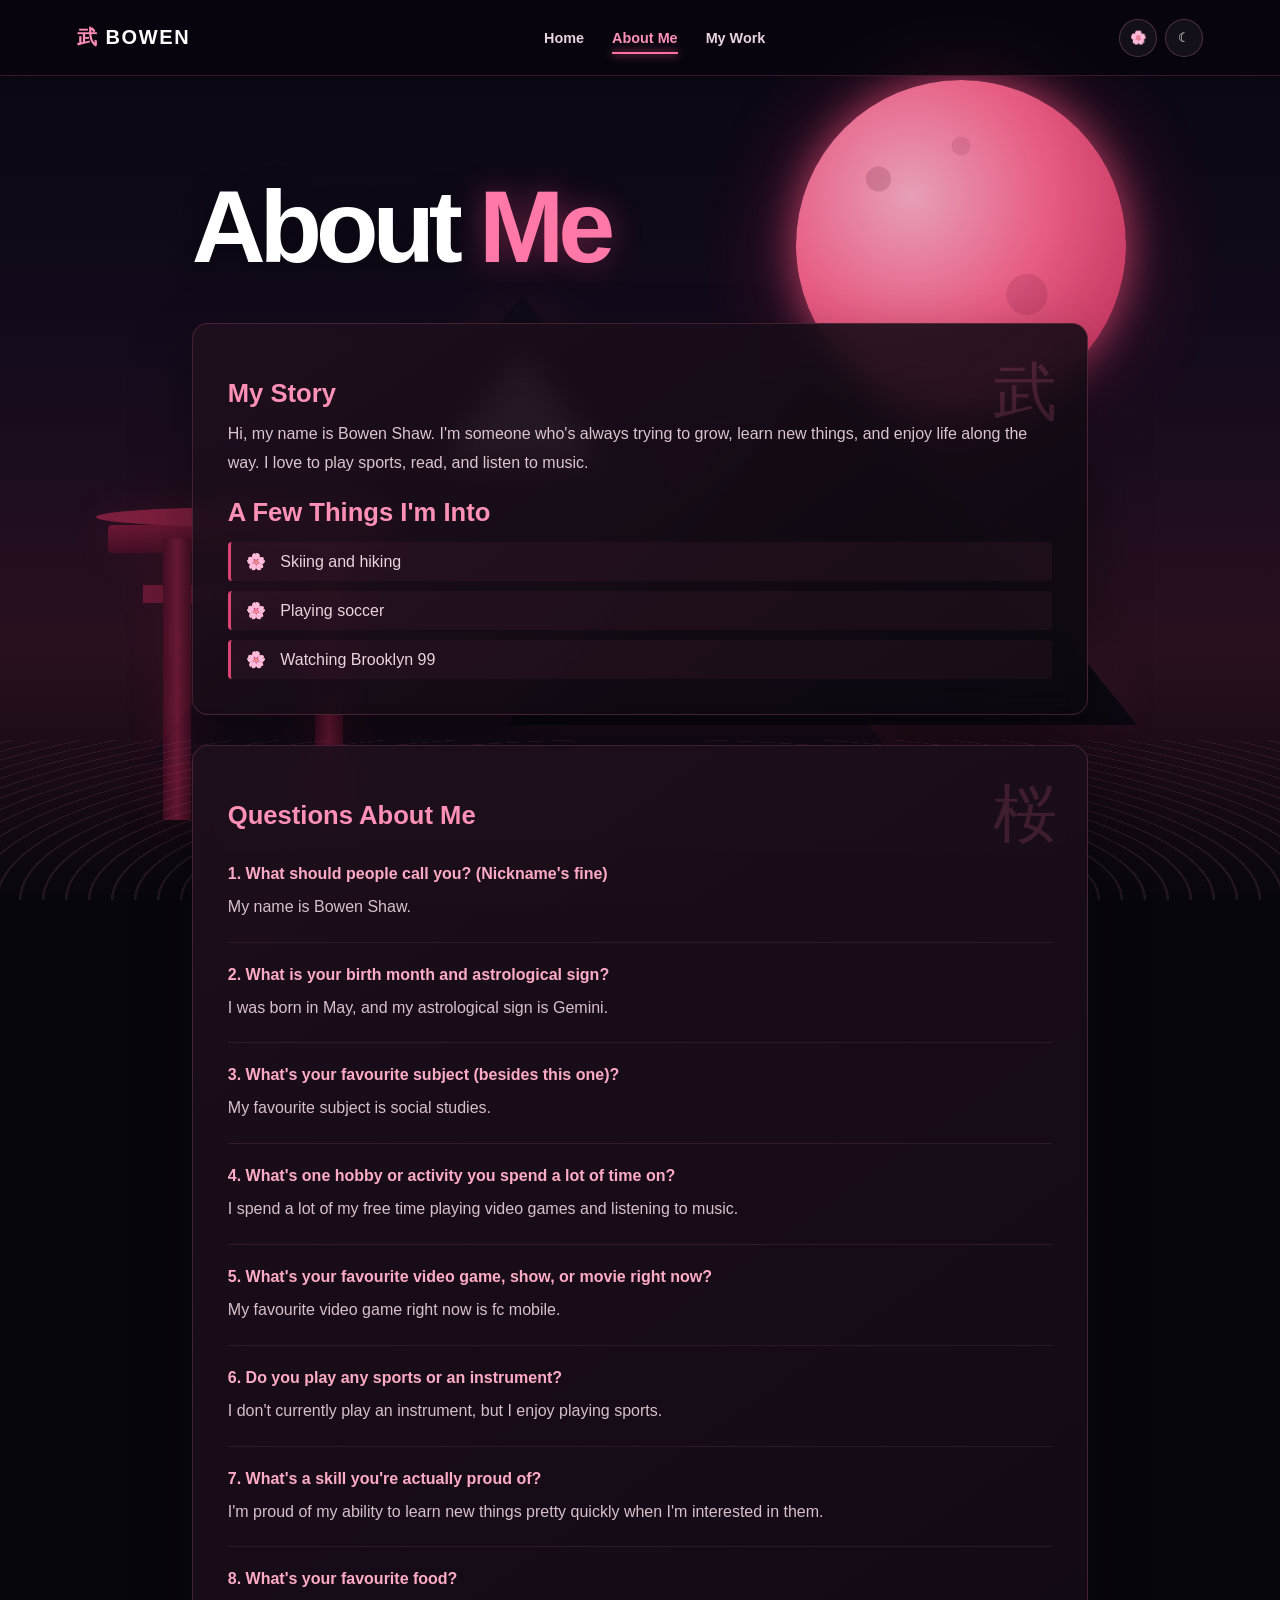
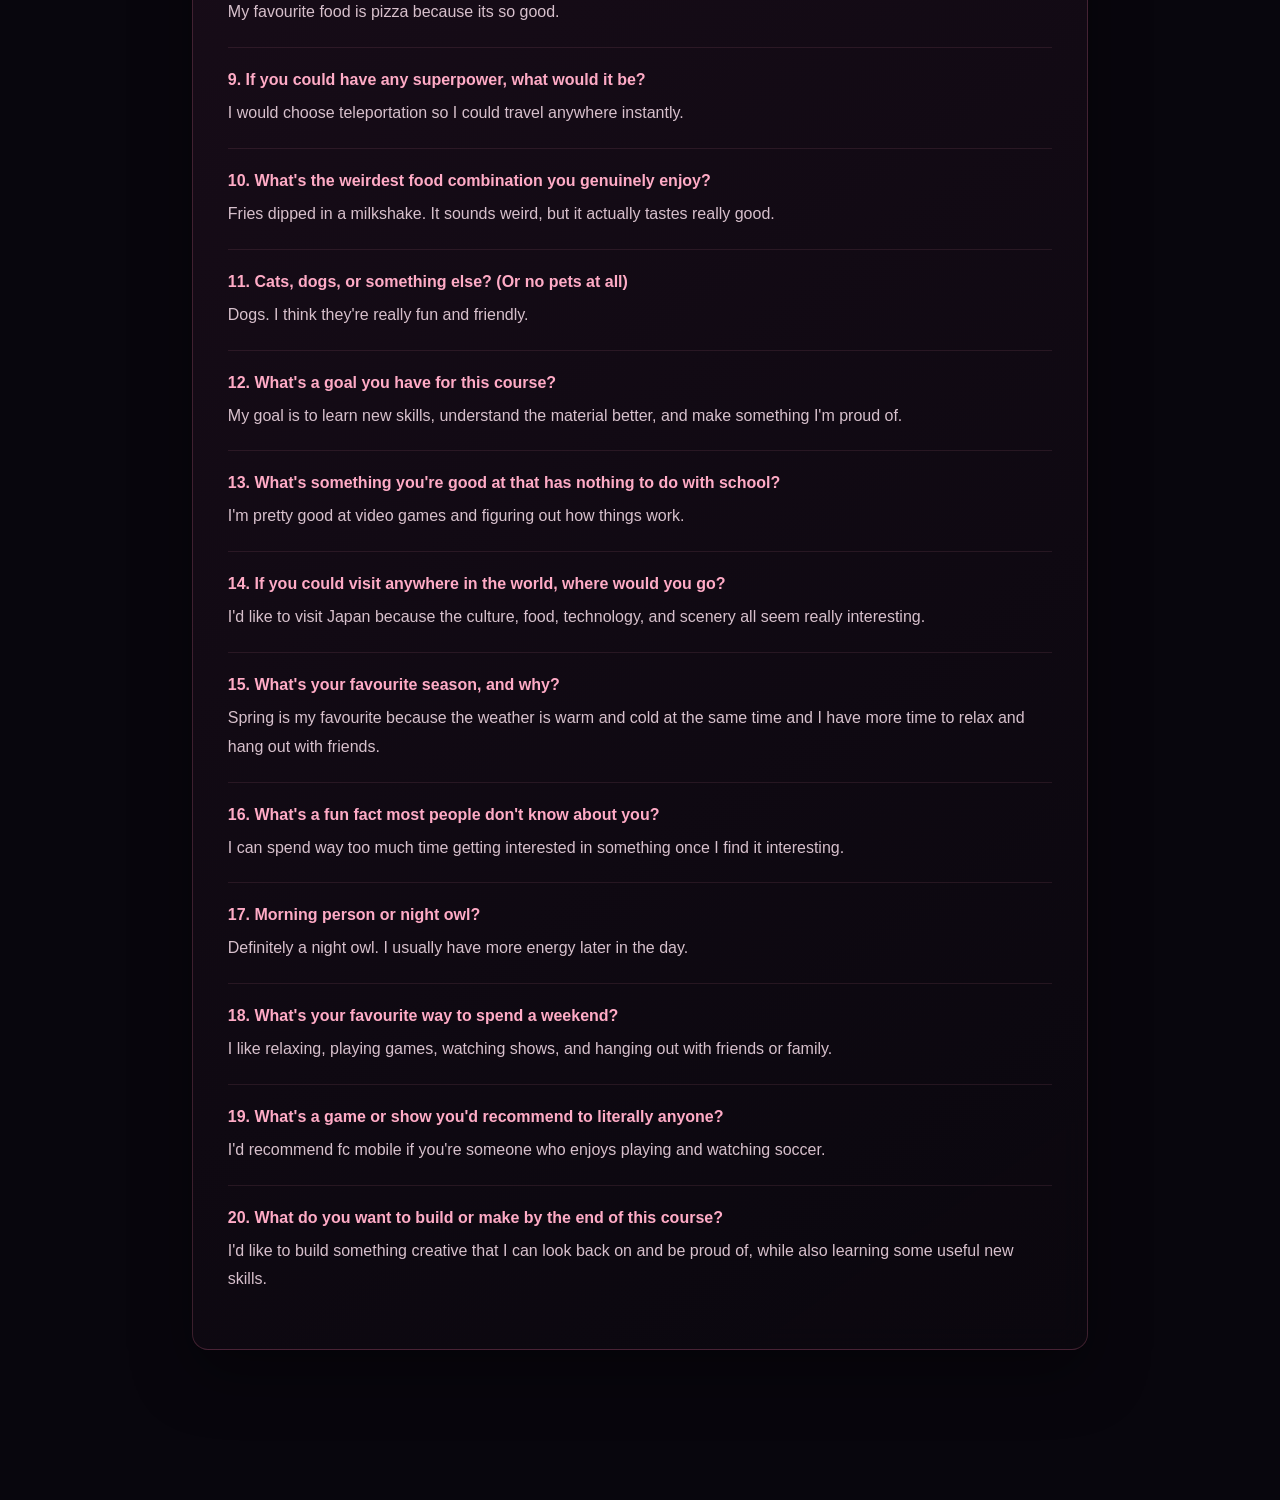
==== about.html @ 0101b096 "initial website upload" ====
<!DOCTYPE html>
<html lang="en">

<head>

    <meta charset="UTF-8">

    <meta
        name="viewport"
        content="width=device-width, initial-scale=1.0"
    >

    <title>About Me | Bowen Shaw</title>

    <link rel="stylesheet" href="css/style.css">

</head>

<body>

    <!-- Animated background -->
    <div class="background">

        <div class="moon"></div>

        <div class="mountain mountain-back"></div>
        <div class="mountain mountain-front"></div>

        <div class="torii">
            <div class="torii-top"></div>
            <div class="torii-middle"></div>
            <div class="torii-post left"></div>
            <div class="torii-post right"></div>
        </div>

        <div class="water"></div>

    </div>


    <!-- Falling petals -->
    <div id="petals" aria-hidden="true"></div>


    <!-- Navigation -->
    <nav class="navbar">

        <a href="index.html" class="logo">
            武 <span>BOWEN</span>
        </a>

        <div class="nav-links">

            <a href="index.html">
                Home
            </a>

            <a class="active" href="about.html">
                About Me
            </a>

            <a href="work.html">
                My Work
            </a>

        </div>

        <div class="nav-buttons">

            <button id="petalButton" title="Toggle petals">
                🌸
            </button>

            <button id="themeButton" title="Toggle theme">
                ☾
            </button>

        </div>

    </nav>


    <main class="page-shell">

        <p class="eyebrow">
           
        </p>

        <h1>
            About <span>Me</span>
        </h1>


        <section class="content-card">

            <div class="card-symbol">
                武
            </div>

            <h2>
                My Story
            </h2>

            <p>
                Hi, my name is Bowen Shaw. I'm someone who's always trying to grow,
                learn new things, and enjoy life along the way. I love to play sports,
                read, and listen to music.
            </p>


            <h2>
                A Few Things I'm Into
            </h2>

            <ul class="sakura-list">

                <li>
                    Skiing and hiking
                </li>

                <li>
                    Playing soccer
                </li>

                <li>
                    Watching Brooklyn 99
                </li>

            </ul>

        </section>


        <section class="content-card questions">

            <div class="card-symbol">
                桜
            </div>

            <h2>
                Questions About Me
            </h2>


            <div class="question">

                <strong>
                    1. What should people call you? (Nickname's fine)
                </strong>

                <p>
                    My name is Bowen Shaw.
                </p>

            </div>


            <div class="question">

                <strong>
                    2. What is your birth month and astrological sign?
                </strong>

                <p>
                    I was born in May, and my astrological sign is Gemini.
                </p>

            </div>


            <div class="question">

                <strong>
                    3. What's your favourite subject (besides this one)?
                </strong>

                <p>
                    My favourite subject is social studies.
                </p>

            </div>


            <div class="question">

                <strong>
                    4. What's one hobby or activity you spend a lot of time on?
                </strong>

                <p>
                    I spend a lot of my free time playing video games and listening to music.
                </p>

            </div>


            <div class="question">

                <strong>
                    5. What's your favourite video game, show, or movie right now?
                </strong>

                <p>
                    My favourite video game right now is fc mobile.
                </p>

            </div>


            <div class="question">

                <strong>
                    6. Do you play any sports or an instrument?
                </strong>

                <p>
                    I don't currently play an instrument, but I enjoy playing sports.
                </p>

            </div>


            <div class="question">

                <strong>
                    7. What's a skill you're actually proud of?
                </strong>

                <p>
                    I'm proud of my ability to learn new things pretty quickly when I'm interested in them.
                </p>

            </div>


            <div class="question">

                <strong>
                    8. What's your favourite food?
                </strong>

                <p>
                    My favourite food is pizza because its so good.
                </p>

            </div>


            <div class="question">

                <strong>
                    9. If you could have any superpower, what would it be?
                </strong>

                <p>
                    I would choose teleportation so I could travel anywhere instantly.
                </p>

            </div>


            <div class="question">

                <strong>
                    10. What's the weirdest food combination you genuinely enjoy?
                </strong>

                <p>
                    Fries dipped in a milkshake. It sounds weird, but it actually tastes really good.
                </p>

            </div>


            <div class="question">

                <strong>
                    11. Cats, dogs, or something else? (Or no pets at all)
                </strong>

                <p>
                    Dogs. I think they're really fun and friendly.
                </p>

            </div>


            <div class="question">

                <strong>
                    12. What's a goal you have for this course?
                </strong>

                <p>
                    My goal is to learn new skills, understand the material better, and make something I'm proud of.
                </p>

            </div>


            <div class="question">

                <strong>
                    13. What's something you're good at that has nothing to do with school?
                </strong>

                <p>
                    I'm pretty good at video games and figuring out how things work.
                </p>

            </div>


            <div class="question">

                <strong>
                    14. If you could visit anywhere in the world, where would you go?
                </strong>

                <p>
                    I'd like to visit Japan because the culture, food, technology, and scenery all seem really interesting.
                </p>

            </div>


            <div class="question">

                <strong>
                    15. What's your favourite season, and why?
                </strong>

                <p>
                    Spring is my favourite because the weather is warm and cold at the same time and I have more time to relax and hang out with friends.
                </p>

            </div>


            <div class="question">

                <strong>
                    16. What's a fun fact most people don't know about you?
                </strong>

                <p>
                    I can spend way too much time getting interested in something once I find it interesting.
                </p>

            </div>


            <div class="question">

                <strong>
                    17. Morning person or night owl?
                </strong>

                <p>
                    Definitely a night owl. I usually have more energy later in the day.
                </p>

            </div>


            <div class="question">

                <strong>
                    18. What's your favourite way to spend a weekend?
                </strong>

                <p>
                    I like relaxing, playing games, watching shows, and hanging out with friends or family.
                </p>

            </div>


            <div class="question">

                <strong>
                    19. What's a game or show you'd recommend to literally anyone?
                </strong>

                <p>
                    I'd recommend fc mobile if you're someone who enjoys playing and watching soccer.
                </p>

            </div>


            <div class="question">

                <strong>
                    20. What do you want to build or make by the end of this course?
                </strong>

                <p>
                    I'd like to build something creative that I can look back on and be proud of, while also learning some useful new skills.
                </p>

            </div>

        </section>

    </main>


    <script src="js/script.js"></script>

</body>
</html>
---- css/style.css ----
/* =====================================================
   SAKURA RONIN
   BOWEN SHAW WEBSITE
   ===================================================== */


/* =========================
   RESET
   ========================= */

* {
    box-sizing: border-box;
    margin: 0;
    padding: 0;
}


html {
    scroll-behavior: smooth;
}


body {
    min-height: 100vh;

    font-family:
        "Trebuchet MS",
        Arial,
        sans-serif;

    color: #fff5fa;

    background:
        #08060d;

    overflow-x: hidden;
}


/* =========================
   JAPANESE BACKGROUND
   ========================= */

.background {
    position: fixed;

    inset: 0;

    overflow: hidden;

    pointer-events: none;

    z-index: -10;

    background:
        linear-gradient(
            180deg,
            #080611 0%,
            #140b1c 40%,
            #29101f 72%,
            #08060d 100%
        );
}


/* =========================
   RED MOON
   ========================= */

.moon {
    position: absolute;

    width: 330px;
    height: 330px;

    top: 80px;
    right: 12%;

    border-radius: 50%;

    background:
        radial-gradient(
            circle at 35% 35%,
            #ffb0c9 0%,
            #ff668f 45%,
            #c52655 100%
        );

    box-shadow:
        0 0 40px rgba(255, 82, 132, .7),
        0 0 100px rgba(255, 61, 117, .35);

    opacity: .9;
}


/* Moon texture */

.moon::after {
    content: "";

    position: absolute;

    inset: 0;

    border-radius: 50%;

    background:
        radial-gradient(
            circle at 25% 30%,
            rgba(100, 20, 50, .18) 0 12px,
            transparent 13px
        ),
        radial-gradient(
            circle at 70% 65%,
            rgba(100, 20, 50, .15) 0 20px,
            transparent 21px
        ),
        radial-gradient(
            circle at 50% 20%,
            rgba(100, 20, 50, .12) 0 9px,
            transparent 10px
        );
}


/* =========================
   MOUNTAINS
   ========================= */

.mountain {
    position: absolute;

    bottom: 110px;

    width: 0;
    height: 0;

    border-left: 420px solid transparent;
    border-right: 420px solid transparent;
    border-bottom: 520px solid #100b18;

    filter: drop-shadow(
        0 -10px 30px rgba(255, 86, 140, .08)
    );
}


.mountain-back {
    left: 8%;

    transform: scale(.9);

    opacity: .7;
}


.mountain-front {
    right: 3%;

    transform: scale(.75);

    border-bottom-color: #0b0811;

    opacity: .95;
}


/* Fuji snow */

.mountain-back::after {
    content: "";

    position: absolute;

    left: -90px;
    top: 65px;

    width: 0;
    height: 0;

    border-left: 90px solid transparent;
    border-right: 90px solid transparent;
    border-bottom: 120px solid rgba(255, 230, 239, .7);
}


/* =========================
   WATER
   ========================= */

.water {
    position: absolute;

    bottom: 0;
    left: 0;

    width: 100%;
    height: 160px;

    background:
        repeating-radial-gradient(
            ellipse at 50% 100%,
            transparent 0 20px,
            rgba(255, 150, 190, .13) 21px 23px
        );

    opacity: .8;
}


/* =========================
   TORII GATE
   ========================= */

.torii {
    position: absolute;

    bottom: 80px;
    left: 10%;

    width: 250px;
    height: 310px;

    opacity: .55;

    filter:
        drop-shadow(
            0 0 20px rgba(255, 45, 90, .15)
        );
}


.torii-top {
    position: absolute;

    top: 15px;
    left: -20px;

    width: 290px;
    height: 28px;

    background:
        linear-gradient(
            180deg,
            #a91e48,
            #5e102d
        );

    border-radius: 4px;
}


.torii-top::before {
    content: "";

    position: absolute;

    top: -18px;
    left: -12px;

    width: 314px;
    height: 20px;

    background: #c82c58;

    border-radius: 50%;
}


.torii-middle {
    position: absolute;

    top: 75px;
    left: 15px;

    width: 220px;
    height: 18px;

    background: #9e2048;
}


.torii-post {
    position: absolute;

    top: 28px;

    width: 28px;
    height: 282px;

    background:
        linear-gradient(
            90deg,
            #64102f,
            #b32652,
            #64102f
        );
}


.torii-post.left {
    left: 35px;
}


.torii-post.right {
    right: 35px;
}


/* =========================
   PETALS
   ========================= */

#petals {
    position: fixed;

    inset: 0;

    overflow: hidden;

    pointer-events: none;

    z-index: 50;
}


.petal {
    position: absolute;

    top: -30px;

    width: 14px;
    height: 10px;

    background:
        linear-gradient(
            135deg,
            #ffd1e1,
            #ff6f9f
        );

    border-radius:
        100% 0 100% 0;

    box-shadow:
        0 0 10px rgba(255, 135, 175, .65);

    animation:
        petalFall linear forwards;
}


@keyframes petalFall {

    0% {
        transform:
            translate3d(0, -40px, 0)
            rotate(0deg);

        opacity: 0;
    }

    10% {
        opacity: 1;
    }

    25% {
        transform:
            translate3d(70px, 25vh, 0)
            rotate(100deg);
    }

    50% {
        transform:
            translate3d(-80px, 50vh, 0)
            rotate(210deg);
    }

    75% {
        transform:
            translate3d(100px, 75vh, 0)
            rotate(290deg);
    }

    100% {
        transform:
            translate3d(-50px, 110vh, 0)
            rotate(420deg);

        opacity: 0;
    }
}


/* =========================
   NAVIGATION
   ========================= */

.navbar {
    position: relative;

    z-index: 100;

    width: 100%;

    min-height: 76px;

    padding:
        15px
        6%;

    display: flex;

    align-items: center;

    justify-content: space-between;

    gap: 25px;

    background:
        rgba(7, 5, 12, .75);

    border-bottom:
        1px solid
        rgba(255, 120, 165, .18);

    backdrop-filter:
        blur(18px);
}


.logo {
    color: #ff8fb6;

    text-decoration: none;

    font-size: 1.25rem;

    font-weight: 900;

    letter-spacing: .08em;

    white-space: nowrap;
}


.logo span {
    color: white;
}


.nav-links {
    display: flex;

    gap: 28px;

    align-items: center;
}


.nav-links a {
    position: relative;

    color: #e8d4df;

    text-decoration: none;

    font-size: .9rem;

    font-weight: 700;

    transition: .25s ease;
}


.nav-links a:hover {
    color: #ff91b8;
}


.nav-links a.active {
    color: #ff91b8;
}


.nav-links a.active::after {
    content: "";

    position: absolute;

    left: 0;
    right: 0;

    bottom: -8px;

    height: 2px;

    background: #ff6f9f;

    box-shadow:
        0 0 10px #ff6f9f;
}


.nav-buttons {
    display: flex;

    gap: 8px;
}


.nav-buttons button {
    width: 38px;
    height: 38px;

    border: 1px solid rgba(255, 145, 180, .25);

    border-radius: 50%;

    background:
        rgba(255, 255, 255, .05);

    color: white;

    cursor: pointer;

    transition: .25s ease;
}


.nav-buttons button:hover {
    background: #a92351;

    transform:
        translateY(-2px);

    box-shadow:
        0 0 18px rgba(255, 75, 130, .35);
}


/* =========================
   HERO
   ========================= */

.hero {
    position: relative;

    min-height:
        calc(100vh - 76px);

    max-width: 1250px;

    margin: auto;

    padding:
        70px 6%;

    display: grid;

    grid-template-columns:
        1.05fr
        .95fr;

    align-items: center;

    gap: 50px;
}


.hero-text {
    animation:
        fadeUp .8s ease both;
}


@keyframes fadeUp {

    from {
        opacity: 0;

        transform:
            translateY(25px);
    }

    to {
        opacity: 1;

        transform:
            translateY(0);
    }
}


.eyebrow {
    color: #ff8fb7;

    font-size: .75rem;

    font-weight: 900;

    letter-spacing: .25em;

    margin-bottom: 15px;
}


.hero h1,
.page-shell h1 {
    font-size:
        clamp(
            3.5rem,
            8vw,
            7rem
        );

    line-height: .9;

    letter-spacing: -.06em;

    color: white;

    text-shadow:
        0 5px 25px rgba(0, 0, 0, .5);
}


.hero h1 span,
.page-shell h1 span {
    color: #ff78a7;

    text-shadow:
        0 0 30px rgba(255, 71, 130, .35);
}


.tagline {
    margin-top: 25px;

    font-size: 1.25rem;

    color: #ffe3ec;
}


.description {
    max-width: 600px;

    margin-top: 15px;

    line-height: 1.8;

    color: #cdb9c5;
}


/* =========================
   BUTTONS
   ========================= */

.hero-buttons {
    display: flex;

    gap: 13px;

    flex-wrap: wrap;

    margin-top: 30px;
}


.main-button,
.secondary-button {
    display: inline-flex;

    align-items: center;

    gap: 12px;

    padding:
        14px
        21px;

    border-radius: 8px;

    text-decoration: none;

    font-weight: 900;

    transition: .25s ease;
}


.main-button {
    color: white;

    background:
        linear-gradient(
            135deg,
            #c12858,
            #741637
        );

    border:
        1px solid
        rgba(255, 170, 195, .25);

    box-shadow:
        0 10px 35px
        rgba(126, 21, 57, .3);
}


.main-button:hover {
    transform:
        translateY(-4px);

    box-shadow:
        0 15px 40px
        rgba(255, 60, 120, .3);
}


.secondary-button {
    color: #ffd6e4;

    border:
        1px solid
        rgba(255, 140, 175, .35);

    background:
        rgba(255, 255, 255, .04);
}


.secondary-button:hover {
    color: white;

    border-color: #ff78a7;

    background:
        rgba(255, 85, 135, .1);

    transform:
        translateY(-4px);
}


/* =========================
   AVATAR
   ========================= */

.avatar-area {
    position: relative;

    width:
        min(
            440px,
            90vw
        );

    aspect-ratio: 1;

    margin: auto;

    display: grid;

    place-items: center;

    animation:
        fadeUp 1s .15s ease both;
}


.avatar-card {
    position: relative;

    z-index: 3;

    width: 70%;

    aspect-ratio: 1;

    display: grid;

    place-items: center;

    border-radius: 50%;

    overflow: hidden;

    background:
        linear-gradient(
            145deg,
            rgba(255, 255, 255, .12),
            rgba(255, 255, 255, .025)
        );

    border:
        2px solid
        rgba(255, 145, 180, .45);

    box-shadow:
        0 30px 70px rgba(0, 0, 0, .55),
        0 0 50px rgba(255, 75, 130, .18);

    backdrop-filter:
        blur(15px);
}


.avatar-card img {
    position: relative;

    z-index: 3;

    width: 84%;

    object-fit: contain;

    filter:
        drop-shadow(
            0 20px 18px rgba(0, 0, 0, .4)
        );

    transition: .4s ease;
}


.avatar-card:hover img {
    transform:
        scale(1.06)
        rotate(2deg);
}


.avatar-glow {
    position: absolute;

    width: 65%;

    aspect-ratio: 1;

    border-radius: 50%;

    background: #ff477f;

    filter:
        blur(70px);

    opacity: .15;
}


/* =========================
   SAKURA RING
   ========================= */

.sakura-ring {
    position: absolute;

    inset: 3%;

    border:
        2px dashed
        rgba(255, 133, 174, .45);

    border-radius: 50%;

    animation:
        spin 25s linear infinite;
}


@keyframes spin {

    to {
        transform:
            rotate(360deg);
    }
}


/* =========================
   JAPANESE SEAL
   ========================= */

.japanese-seal {
    position: absolute;

    right: 3%;
    bottom: 8%;

    z-index: 10;

    width: 82px;
    height: 82px;

    display: grid;

    place-content: center;

    text-align: center;

    color: white;

    background:
        #b52652;

    border:
        3px solid
        #ffb0c7;

    border-radius: 8px;

    font-family:
        Georgia,
        serif;

    font-size: 1.5rem;

    transform:
        rotate(7deg);

    box-shadow:
        0 15px 30px
        rgba(0, 0, 0, .4);
}


.japanese-seal small {
    font-family: Arial, sans-serif;

    font-size: .45rem;

    letter-spacing: .12em;
}


/* =========================
   QUOTE
   ========================= */

.quote {
    max-width: 850px;

    margin:
        0 auto
        70px;

    padding:
        35px;

    display: flex;

    align-items: center;

    justify-content: center;

    gap: 20px;

    text-align: center;

    border-top:
        1px solid
        rgba(255, 130, 170, .2);

    border-bottom:
        1px solid
        rgba(255, 130, 170, .2);
}


.quote span {
    color: #ff6f9f;

    font-size: 2rem;
}


.quote p {
    color: #e8cbd7;

    font-style: italic;
}


/* =========================
   PAGE SHELL
   ========================= */

.page-shell {
    position: relative;

    z-index: 5;

    max-width: 1050px;

    margin: auto;

    padding:
        90px 6%
        120px;
}


.page-shell > h1 {
    margin-bottom: 50px;
}


/* =========================
   CONTENT CARDS
   ========================= */

.content-card {
    position: relative;

    margin-bottom: 30px;

    padding: 35px;

    background:
        linear-gradient(
            145deg,
            rgba(31, 15, 29, .9),
            rgba(11, 8, 15, .88)
        );

    border:
        1px solid
        rgba(255, 125, 165, .2);

    border-radius: 16px;

    box-shadow:
        0 25px 60px
        rgba(0, 0, 0, .35);

    backdrop-filter:
        blur(15px);
}


.content-card h2 {
    margin:
        20px 0
        12px;

    color: #ff91b7;

    font-size: 1.6rem;
}


.content-card p {
    color: #dbc5d0;

    line-height: 1.8;
}


.card-symbol {
    position: absolute;

    top: 25px;
    right: 30px;

    color: rgba(255, 120, 160, .16);

    font-size: 4rem;

    font-family: Georgia, serif;
}


.sakura-list {
    list-style: none;

    display: grid;

    gap: 10px;

    margin-top: 15px;
}


.sakura-list li {
    color: #ead4de;

    padding: 10px 15px;

    background:
        rgba(255, 105, 150, .05);

    border-left:
        3px solid
        #d94470;

    border-radius: 4px;
}


.sakura-list li::before {
    content: "🌸";

    margin-right: 10px;
}


/* =========================
   QUESTIONS
   ========================= */

.questions {
    padding-top: 35px;
}


.question {
    padding:
        20px 0;

    border-bottom:
        1px solid
        rgba(255, 150, 180, .1);
}


.question:last-child {
    border-bottom: none;
}


.question strong {
    display: block;

    color: #ffabc6;

    line-height: 1.5;

    margin-bottom: 7px;
}


.question p {
    color: #d7c0cc;
}


/* =========================
   WORK
   ========================= */

.work-grid {
    display: grid;

    grid-template-columns:
        repeat(
            3,
            1fr
        );

    gap: 22px;
}


.work-card {
    position: relative;

    padding: 30px;

    min-height: 310px;

    background:
        linear-gradient(
            145deg,
            rgba(37, 16, 34, .92),
            rgba(12, 8, 16, .9)
        );

    border:
        1px solid
        rgba(255, 130, 170, .2);

    border-radius: 15px;

    overflow: hidden;

    transition:
        .3s ease;
}


.work-card::before {
    content: "";

    position: absolute;

    top: 0;
    left: 0;

    width: 100%;
    height: 3px;

    background:
        linear-gradient(
            90deg,
            transparent,
            #ff5688,
            transparent
        );
}


.work-card:hover {
    transform:
        translateY(-9px);

    border-color:
        rgba(255, 120, 160, .55);

    box-shadow:
        0 25px 50px
        rgba(0, 0, 0, .4),
        0 0 30px
        rgba(255, 60, 120, .08);
}


.work-number {
    color: #ff719e;

    font-size: .8rem;

    font-weight: 900;

    letter-spacing: .15em;
}


.work-icon {
    position: absolute;

    right: 25px;
    top: 20px;

    font-size: 3rem;

    color: rgba(255, 115, 155, .12);
}


.work-card h2 {
    margin-top: 45px;

    color: #fff;

    font-size: 1.35rem;
}


.work-card p {
    margin-top: 15px;

    color: #cdb9c5;

    line-height: 1.7;
}


.copy-button {
    margin-top: 25px;

    padding:
        10px 14px;

    border:
        1px solid
        rgba(255, 130, 170, .3);

    border-radius: 7px;

    background:
        rgba(255, 100, 150, .08);

    color: #ffb0c8;

    cursor: pointer;

    transition: .25s ease;
}


.copy-button:hover {
    background:
        #a92351;

    color: white;

    transform:
        translateY(-2px);
}


/* =========================
   TOP BUTTON
   ========================= */

#topButton {
    position: fixed;

    right: 25px;
    bottom: 25px;

    width: 45px;
    height: 45px;

    z-index: 100;

    border:
        1px solid
        rgba(255, 130, 170, .3);

    border-radius: 50%;

    background:
        rgba(30, 10, 25, .85);

    color: white;

    cursor: pointer;

    font-size: 1.2rem;

    transition: .25s ease;
}


#topButton:hover {
    background: #b52652;

    transform:
        translateY(-3px);
}


/* =========================
   LIGHT MODE
   ========================= */

body.light-mode {
    color: #301522;

    background: #f8e8ee;
}


body.light-mode .background {
    background:
        linear-gradient(
            180deg,
            #f7dce5,
            #f5cbd8 45%,
            #d99aaa 100%
        );
}


body.light-mode .navbar {
    background:
        rgba(255, 245, 248, .78);

    border-color:
        rgba(120, 30, 60, .15);
}


body.light-mode .logo span {
    color: #301522;
}


body.light-mode .nav-links a {
    color: #5c3041;
}


body.light-mode .hero h1,
body.light-mode .page-shell h1 {
    color: #351521;
}


body.light-mode .tagline {
    color: #542b3c;
}


body.light-mode .description {
    color: #70495a;
}


body.light-mode .content-card,
body.light-mode .work-card {
    background:
        rgba(255, 245, 248, .82);

    border-color:
        rgba(130, 45, 75, .18);
}


body.light-mode .content-card p,
body.light-mode .question p,
body.light-mode .work-card p {
    color: #654555;
}


/* =========================
   MOBILE
   ========================= */

@media (max-width: 850px) {

    .navbar {
        flex-wrap: wrap;
    }

    .nav-links {
        order: 3;

        width: 100%;

        justify-content: center;

        padding-top: 5px;
    }


    .hero {
        grid-template-columns: 1fr;

        text-align: center;

        padding-top: 60px;
    }


    .description {
        margin-left: auto;
        margin-right: auto;
    }


    .hero-buttons {
        justify-content: center;
    }


    .work-grid {
        grid-template-columns: 1fr;
    }


    .avatar-area {
        width: 350px;
        max-width: 90vw;
    }


    .moon {
        width: 220px;
        height: 220px;

        right: -30px;
    }


    .torii {
        left: -40px;

        transform: scale(.7);

        transform-origin: bottom left;
    }

}


@media (max-width: 550px) {

    .navbar {
        padding:
            14px 18px;
    }


    .nav-links {
        gap: 15px;
    }


    .nav-links a {
        font-size: .75rem;
    }


    .hero {
        padding:
            50px 20px;
    }


    .hero h1,
    .page-shell h1 {
        font-size: 3.5rem;
    }


    .content-card {
        padding: 24px;
    }


    .page-shell {
        padding:
            65px 20px
            90px;
    }


    .quote {
        margin-left: 20px;
        margin-right: 20px;
    }

}
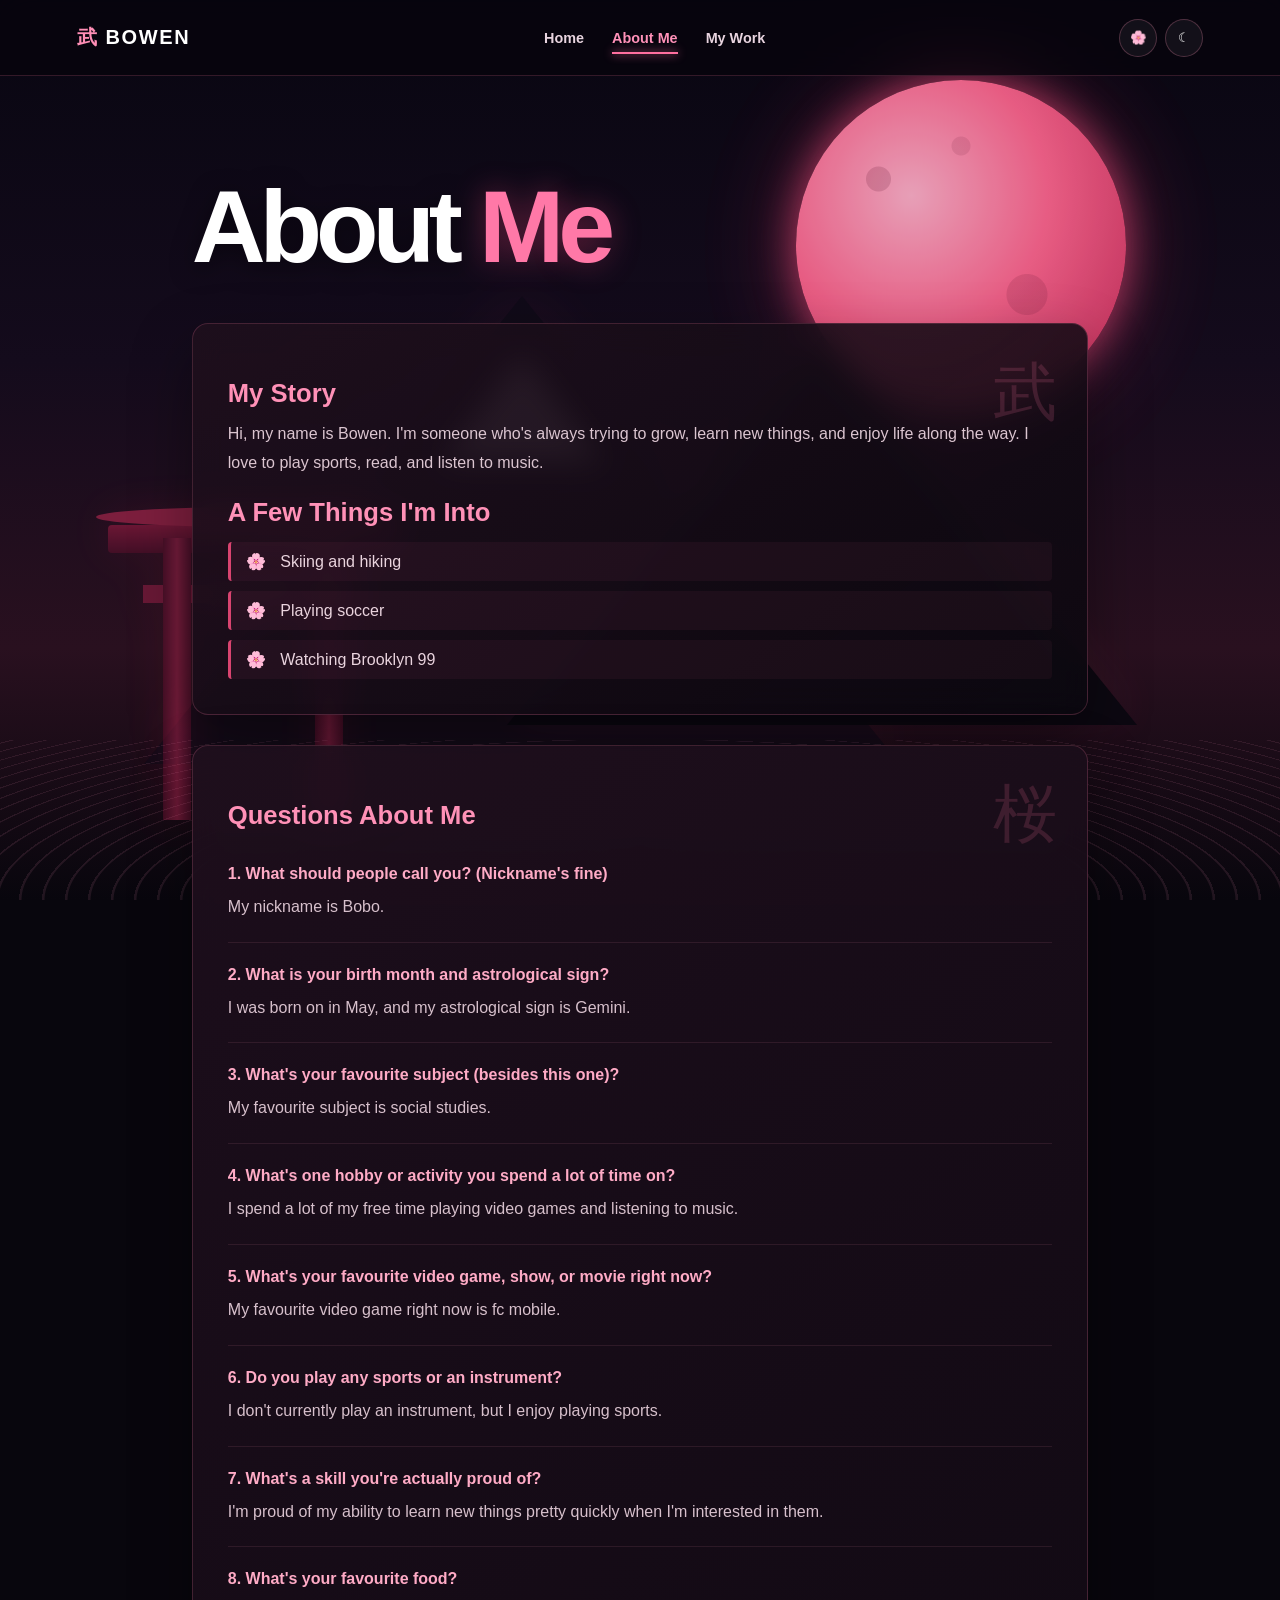
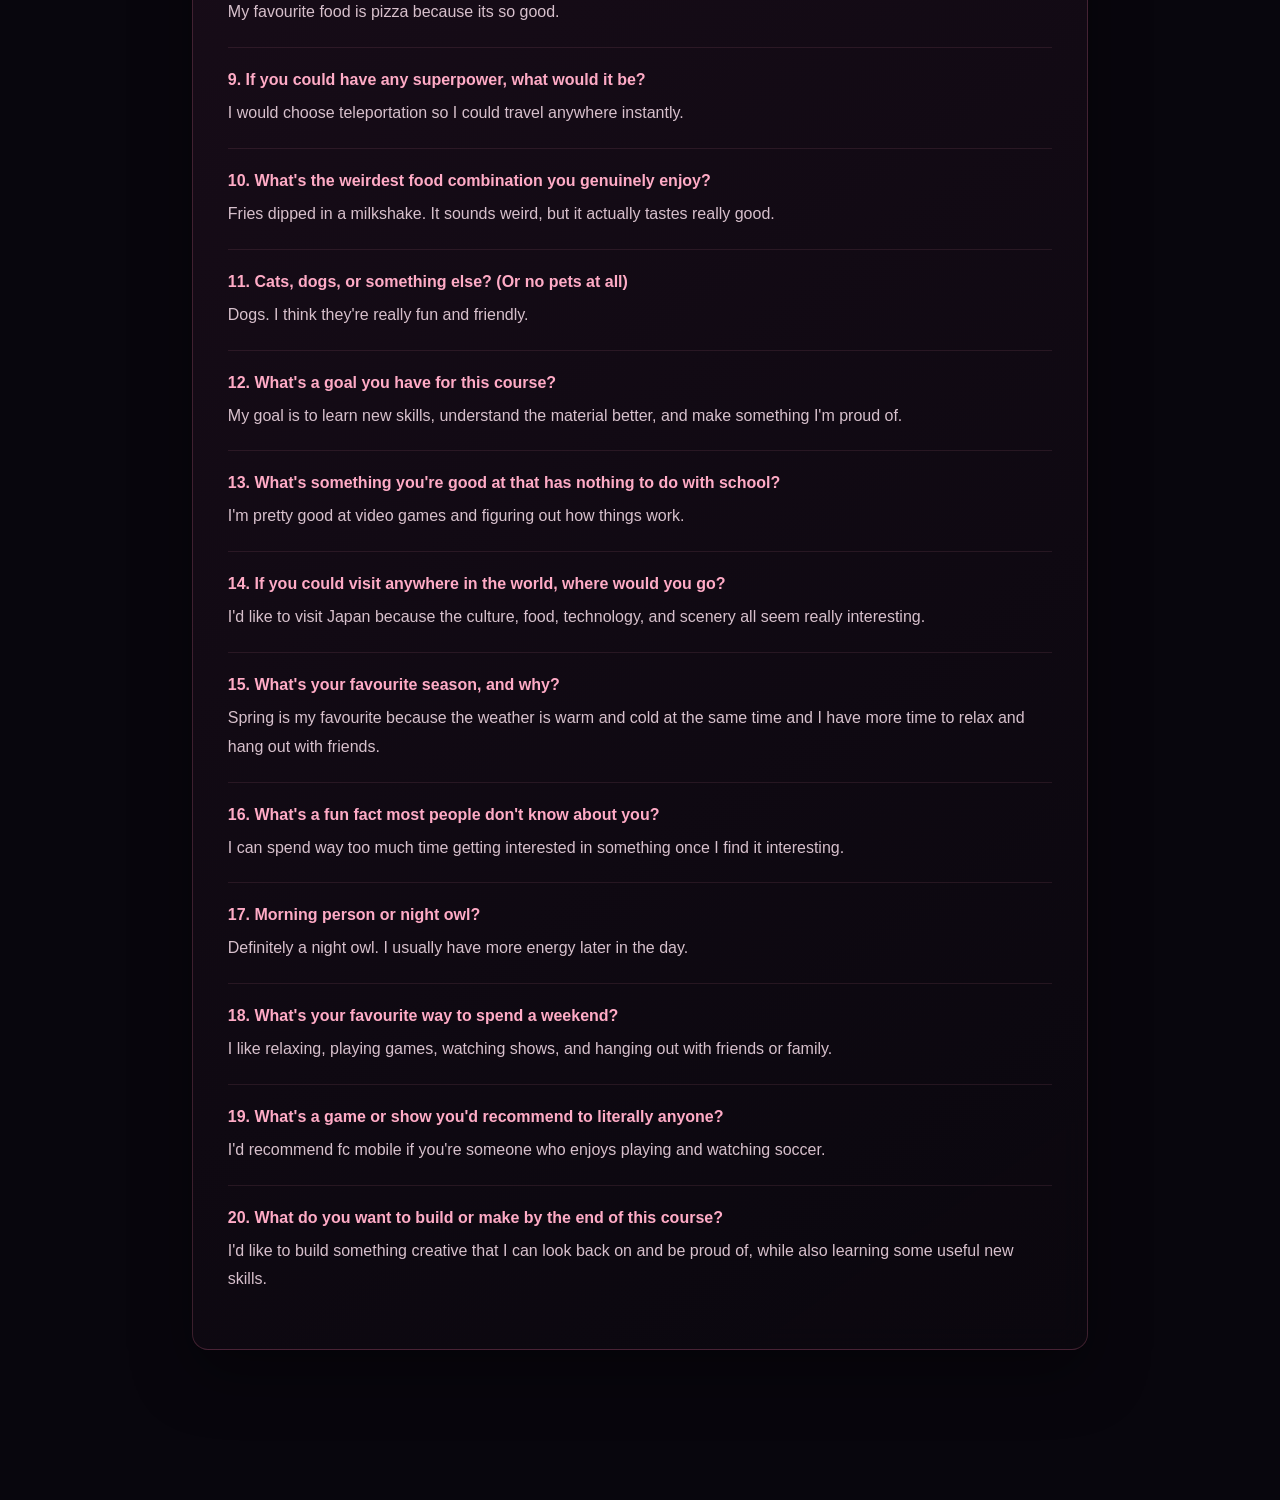
==== commit b670ec03: "Update personal information in about.html" ====
--- a/about.html
+++ b/about.html
@@ -10,7 +10,7 @@
         content="width=device-width, initial-scale=1.0"
     >
 
-    <title>About Me | Bowen Shaw</title>
+    <title>About Me | Bowen</title>
 
     <link rel="stylesheet" href="css/style.css">
 
@@ -102,7 +102,7 @@
             </h2>
 
             <p>
-                Hi, my name is Bowen Shaw. I'm someone who's always trying to grow,
+                Hi, my name is Bowen. I'm someone who's always trying to grow,
                 learn new things, and enjoy life along the way. I love to play sports,
                 read, and listen to music.
             </p>
@@ -149,7 +149,7 @@
                 </strong>
 
                 <p>
-                    My name is Bowen Shaw.
+                    My nickname is Bobo.
                 </p>
 
             </div>
@@ -162,7 +162,7 @@
                 </strong>
 
                 <p>
-                    I was born in May, and my astrological sign is Gemini.
+                    I was born on in May, and my astrological sign is Gemini.
                 </p>
 
             </div>
@@ -371,7 +371,7 @@
 
                 <p>
                     I like relaxing, playing games, watching shows, and hanging out with friends or family.
-                </p>
+                </p>  
 
             </div>
 
@@ -409,4 +409,4 @@
     <script src="js/script.js"></script>
 
 </body>
-</html>+</html>
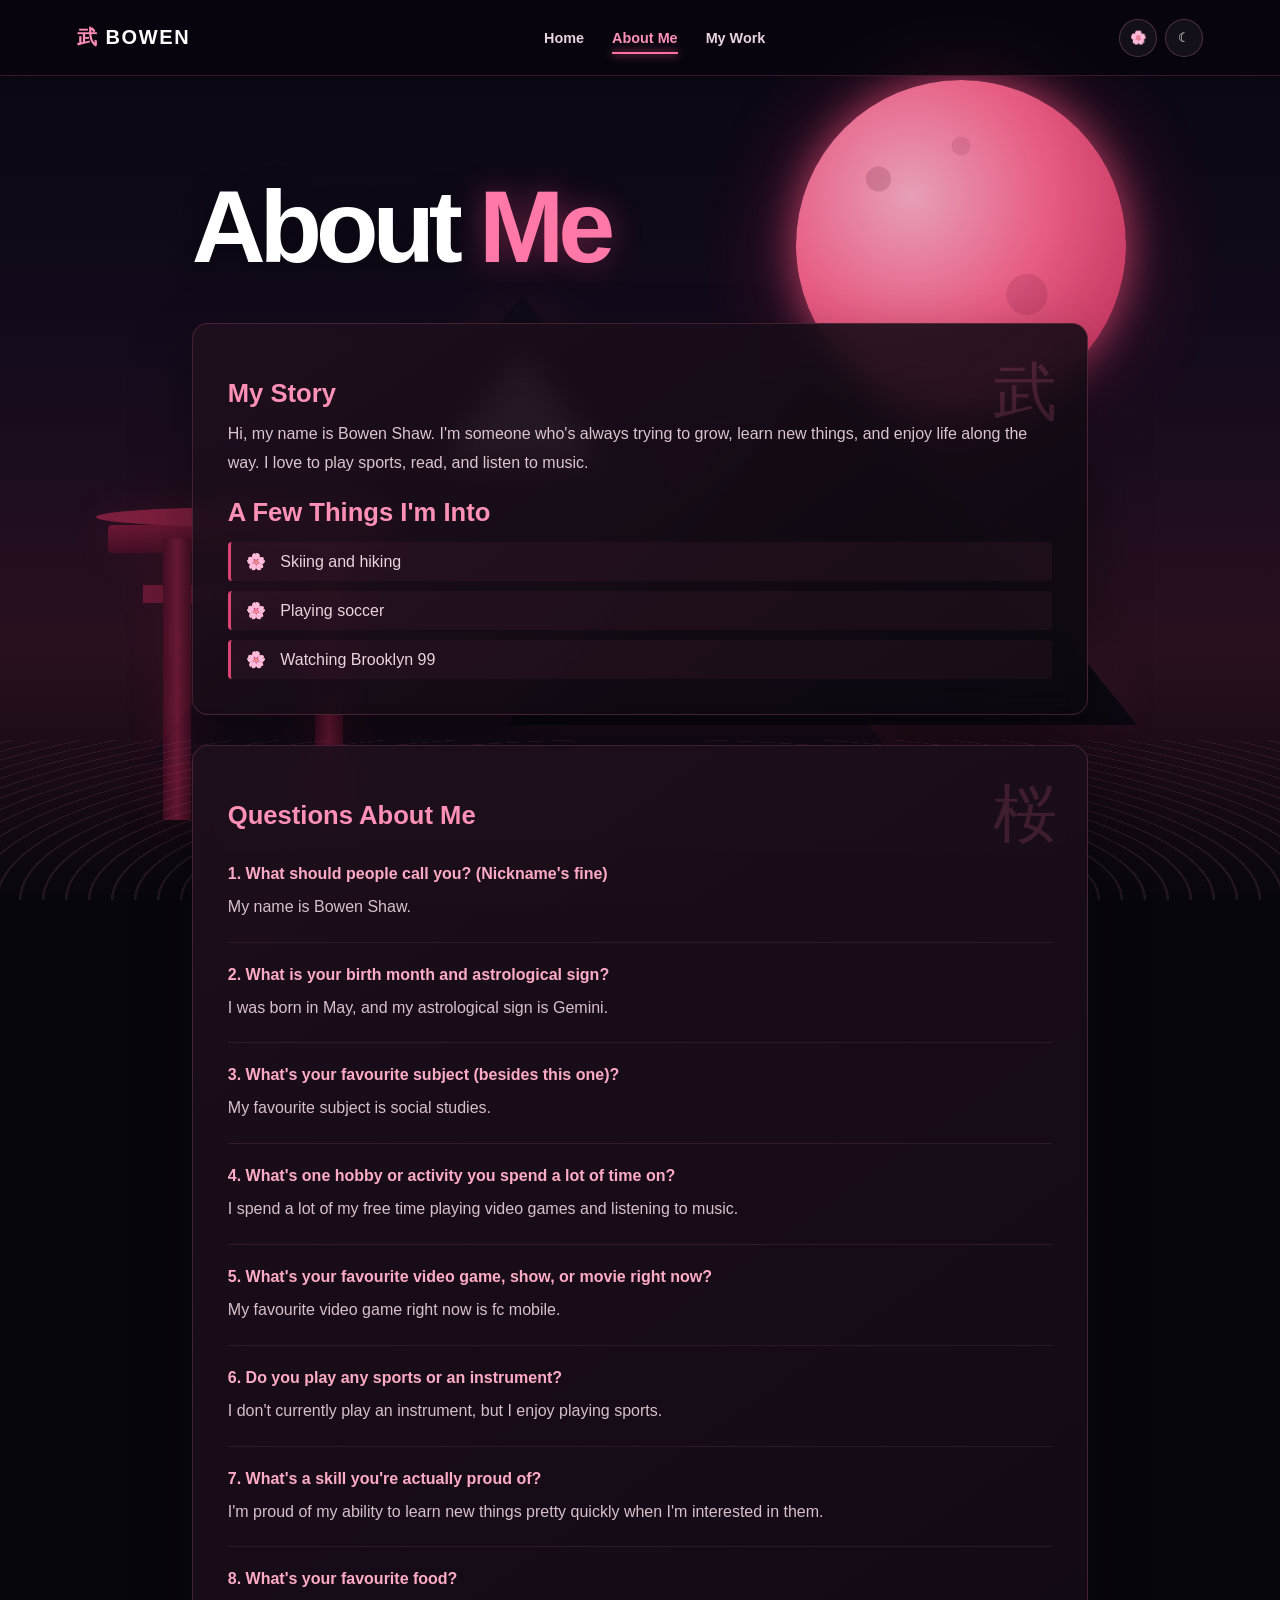
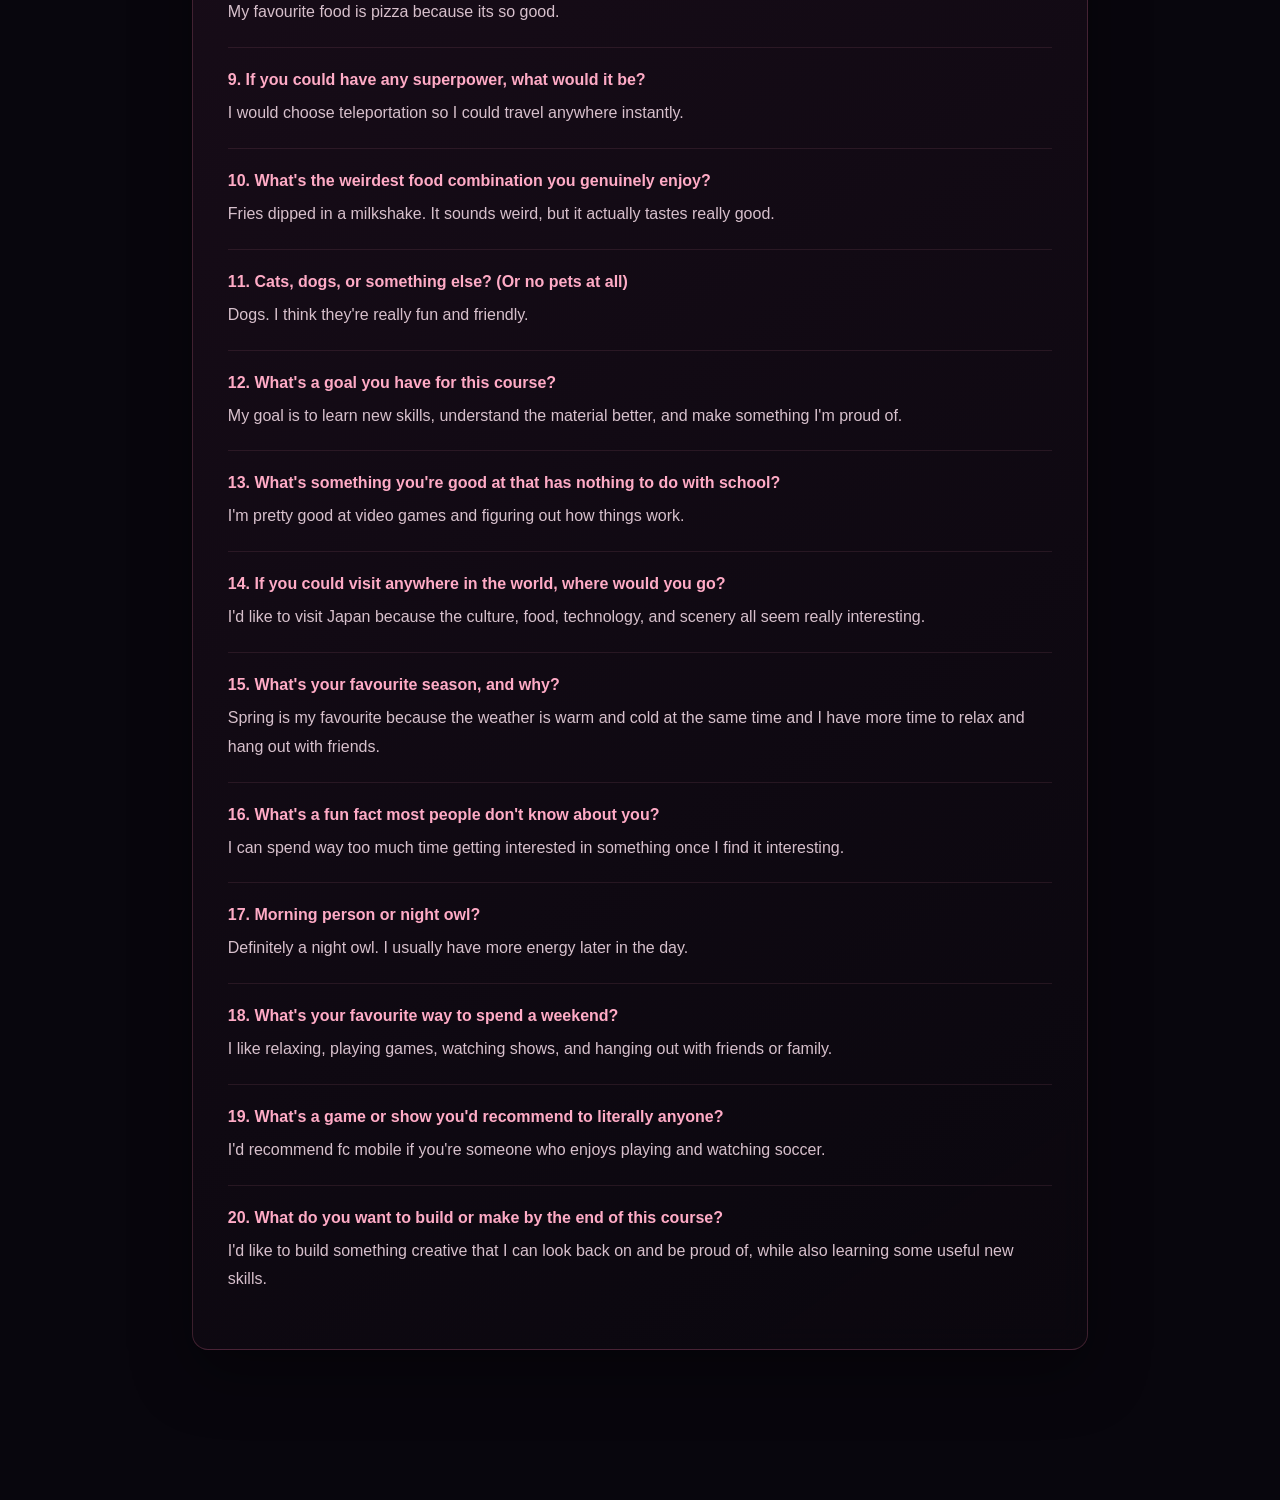
==== commit db038b4d: "updated about me questions so not too personal" ====
--- a/about.html
+++ b/about.html
@@ -1,412 +1,412 @@
-<!DOCTYPE html>
-<html lang="en">
-
-<head>
-
-    <meta charset="UTF-8">
-
-    <meta
-        name="viewport"
-        content="width=device-width, initial-scale=1.0"
-    >
-
-    <title>About Me | Bowen</title>
-
-    <link rel="stylesheet" href="css/style.css">
-
-</head>
-
-<body>
-
-    <!-- Animated background -->
-    <div class="background">
-
-        <div class="moon"></div>
-
-        <div class="mountain mountain-back"></div>
-        <div class="mountain mountain-front"></div>
-
-        <div class="torii">
-            <div class="torii-top"></div>
-            <div class="torii-middle"></div>
-            <div class="torii-post left"></div>
-            <div class="torii-post right"></div>
-        </div>
-
-        <div class="water"></div>
-
-    </div>
-
-
-    <!-- Falling petals -->
-    <div id="petals" aria-hidden="true"></div>
-
-
-    <!-- Navigation -->
-    <nav class="navbar">
-
-        <a href="index.html" class="logo">
-            武 <span>BOWEN</span>
-        </a>
-
-        <div class="nav-links">
-
-            <a href="index.html">
-                Home
-            </a>
-
-            <a class="active" href="about.html">
-                About Me
-            </a>
-
-            <a href="work.html">
-                My Work
-            </a>
-
-        </div>
-
-        <div class="nav-buttons">
-
-            <button id="petalButton" title="Toggle petals">
-                🌸
-            </button>
-
-            <button id="themeButton" title="Toggle theme">
-                ☾
-            </button>
-
-        </div>
-
-    </nav>
-
-
-    <main class="page-shell">
-
-        <p class="eyebrow">
-           
-        </p>
-
-        <h1>
-            About <span>Me</span>
-        </h1>
-
-
-        <section class="content-card">
-
-            <div class="card-symbol">
-                武
-            </div>
-
-            <h2>
-                My Story
-            </h2>
-
-            <p>
-                Hi, my name is Bowen. I'm someone who's always trying to grow,
-                learn new things, and enjoy life along the way. I love to play sports,
-                read, and listen to music.
-            </p>
-
-
-            <h2>
-                A Few Things I'm Into
-            </h2>
-
-            <ul class="sakura-list">
-
-                <li>
-                    Skiing and hiking
-                </li>
-
-                <li>
-                    Playing soccer
-                </li>
-
-                <li>
-                    Watching Brooklyn 99
-                </li>
-
-            </ul>
-
-        </section>
-
-
-        <section class="content-card questions">
-
-            <div class="card-symbol">
-                桜
-            </div>
-
-            <h2>
-                Questions About Me
-            </h2>
-
-
-            <div class="question">
-
-                <strong>
-                    1. What should people call you? (Nickname's fine)
-                </strong>
-
-                <p>
-                    My nickname is Bobo.
-                </p>
-
-            </div>
-
-
-            <div class="question">
-
-                <strong>
-                    2. What is your birth month and astrological sign?
-                </strong>
-
-                <p>
-                    I was born on in May, and my astrological sign is Gemini.
-                </p>
-
-            </div>
-
-
-            <div class="question">
-
-                <strong>
-                    3. What's your favourite subject (besides this one)?
-                </strong>
-
-                <p>
-                    My favourite subject is social studies.
-                </p>
-
-            </div>
-
-
-            <div class="question">
-
-                <strong>
-                    4. What's one hobby or activity you spend a lot of time on?
-                </strong>
-
-                <p>
-                    I spend a lot of my free time playing video games and listening to music.
-                </p>
-
-            </div>
-
-
-            <div class="question">
-
-                <strong>
-                    5. What's your favourite video game, show, or movie right now?
-                </strong>
-
-                <p>
-                    My favourite video game right now is fc mobile.
-                </p>
-
-            </div>
-
-
-            <div class="question">
-
-                <strong>
-                    6. Do you play any sports or an instrument?
-                </strong>
-
-                <p>
-                    I don't currently play an instrument, but I enjoy playing sports.
-                </p>
-
-            </div>
-
-
-            <div class="question">
-
-                <strong>
-                    7. What's a skill you're actually proud of?
-                </strong>
-
-                <p>
-                    I'm proud of my ability to learn new things pretty quickly when I'm interested in them.
-                </p>
-
-            </div>
-
-
-            <div class="question">
-
-                <strong>
-                    8. What's your favourite food?
-                </strong>
-
-                <p>
-                    My favourite food is pizza because its so good.
-                </p>
-
-            </div>
-
-
-            <div class="question">
-
-                <strong>
-                    9. If you could have any superpower, what would it be?
-                </strong>
-
-                <p>
-                    I would choose teleportation so I could travel anywhere instantly.
-                </p>
-
-            </div>
-
-
-            <div class="question">
-
-                <strong>
-                    10. What's the weirdest food combination you genuinely enjoy?
-                </strong>
-
-                <p>
-                    Fries dipped in a milkshake. It sounds weird, but it actually tastes really good.
-                </p>
-
-            </div>
-
-
-            <div class="question">
-
-                <strong>
-                    11. Cats, dogs, or something else? (Or no pets at all)
-                </strong>
-
-                <p>
-                    Dogs. I think they're really fun and friendly.
-                </p>
-
-            </div>
-
-
-            <div class="question">
-
-                <strong>
-                    12. What's a goal you have for this course?
-                </strong>
-
-                <p>
-                    My goal is to learn new skills, understand the material better, and make something I'm proud of.
-                </p>
-
-            </div>
-
-
-            <div class="question">
-
-                <strong>
-                    13. What's something you're good at that has nothing to do with school?
-                </strong>
-
-                <p>
-                    I'm pretty good at video games and figuring out how things work.
-                </p>
-
-            </div>
-
-
-            <div class="question">
-
-                <strong>
-                    14. If you could visit anywhere in the world, where would you go?
-                </strong>
-
-                <p>
-                    I'd like to visit Japan because the culture, food, technology, and scenery all seem really interesting.
-                </p>
-
-            </div>
-
-
-            <div class="question">
-
-                <strong>
-                    15. What's your favourite season, and why?
-                </strong>
-
-                <p>
-                    Spring is my favourite because the weather is warm and cold at the same time and I have more time to relax and hang out with friends.
-                </p>
-
-            </div>
-
-
-            <div class="question">
-
-                <strong>
-                    16. What's a fun fact most people don't know about you?
-                </strong>
-
-                <p>
-                    I can spend way too much time getting interested in something once I find it interesting.
-                </p>
-
-            </div>
-
-
-            <div class="question">
-
-                <strong>
-                    17. Morning person or night owl?
-                </strong>
-
-                <p>
-                    Definitely a night owl. I usually have more energy later in the day.
-                </p>
-
-            </div>
-
-
-            <div class="question">
-
-                <strong>
-                    18. What's your favourite way to spend a weekend?
-                </strong>
-
-                <p>
-                    I like relaxing, playing games, watching shows, and hanging out with friends or family.
-                </p>  
-
-            </div>
-
-
-            <div class="question">
-
-                <strong>
-                    19. What's a game or show you'd recommend to literally anyone?
-                </strong>
-
-                <p>
-                    I'd recommend fc mobile if you're someone who enjoys playing and watching soccer.
-                </p>
-
-            </div>
-
-
-            <div class="question">
-
-                <strong>
-                    20. What do you want to build or make by the end of this course?
-                </strong>
-
-                <p>
-                    I'd like to build something creative that I can look back on and be proud of, while also learning some useful new skills.
-                </p>
-
-            </div>
-
-        </section>
-
-    </main>
-
-
-    <script src="js/script.js"></script>
-
-</body>
-</html>
+<!DOCTYPE html>
+<html lang="en">
+
+<head>
+
+    <meta charset="UTF-8">
+
+    <meta
+        name="viewport"
+        content="width=device-width, initial-scale=1.0"
+    >
+
+    <title>About Me | Bowen Shaw</title>
+
+    <link rel="stylesheet" href="css/style.css">
+
+</head>
+
+<body>
+
+    <!-- Animated background -->
+    <div class="background">
+
+        <div class="moon"></div>
+
+        <div class="mountain mountain-back"></div>
+        <div class="mountain mountain-front"></div>
+
+        <div class="torii">
+            <div class="torii-top"></div>
+            <div class="torii-middle"></div>
+            <div class="torii-post left"></div>
+            <div class="torii-post right"></div>
+        </div>
+
+        <div class="water"></div>
+
+    </div>
+
+
+    <!-- Falling petals -->
+    <div id="petals" aria-hidden="true"></div>
+
+
+    <!-- Navigation -->
+    <nav class="navbar">
+
+        <a href="index.html" class="logo">
+            武 <span>BOWEN</span>
+        </a>
+
+        <div class="nav-links">
+
+            <a href="index.html">
+                Home
+            </a>
+
+            <a class="active" href="about.html">
+                About Me
+            </a>
+
+            <a href="work.html">
+                My Work
+            </a>
+
+        </div>
+
+        <div class="nav-buttons">
+
+            <button id="petalButton" title="Toggle petals">
+                🌸
+            </button>
+
+            <button id="themeButton" title="Toggle theme">
+                ☾
+            </button>
+
+        </div>
+
+    </nav>
+
+
+    <main class="page-shell">
+
+        <p class="eyebrow">
+           
+        </p>
+
+        <h1>
+            About <span>Me</span>
+        </h1>
+
+
+        <section class="content-card">
+
+            <div class="card-symbol">
+                武
+            </div>
+
+            <h2>
+                My Story
+            </h2>
+
+            <p>
+                Hi, my name is Bowen Shaw. I'm someone who's always trying to grow,
+                learn new things, and enjoy life along the way. I love to play sports,
+                read, and listen to music.
+            </p>
+
+
+            <h2>
+                A Few Things I'm Into
+            </h2>
+
+            <ul class="sakura-list">
+
+                <li>
+                    Skiing and hiking
+                </li>
+
+                <li>
+                    Playing soccer
+                </li>
+
+                <li>
+                    Watching Brooklyn 99
+                </li>
+
+            </ul>
+
+        </section>
+
+
+        <section class="content-card questions">
+
+            <div class="card-symbol">
+                桜
+            </div>
+
+            <h2>
+                Questions About Me
+            </h2>
+
+
+            <div class="question">
+
+                <strong>
+                    1. What should people call you? (Nickname's fine)
+                </strong>
+
+                <p>
+                    My name is Bowen Shaw.
+                </p>
+
+            </div>
+
+
+            <div class="question">
+
+                <strong>
+                    2. What is your birth month and astrological sign?
+                </strong>
+
+                <p>
+                    I was born in May, and my astrological sign is Gemini.
+                </p>
+
+            </div>
+
+
+            <div class="question">
+
+                <strong>
+                    3. What's your favourite subject (besides this one)?
+                </strong>
+
+                <p>
+                    My favourite subject is social studies.
+                </p>
+
+            </div>
+
+
+            <div class="question">
+
+                <strong>
+                    4. What's one hobby or activity you spend a lot of time on?
+                </strong>
+
+                <p>
+                    I spend a lot of my free time playing video games and listening to music.
+                </p>
+
+            </div>
+
+
+            <div class="question">
+
+                <strong>
+                    5. What's your favourite video game, show, or movie right now?
+                </strong>
+
+                <p>
+                    My favourite video game right now is fc mobile.
+                </p>
+
+            </div>
+
+
+            <div class="question">
+
+                <strong>
+                    6. Do you play any sports or an instrument?
+                </strong>
+
+                <p>
+                    I don't currently play an instrument, but I enjoy playing sports.
+                </p>
+
+            </div>
+
+
+            <div class="question">
+
+                <strong>
+                    7. What's a skill you're actually proud of?
+                </strong>
+
+                <p>
+                    I'm proud of my ability to learn new things pretty quickly when I'm interested in them.
+                </p>
+
+            </div>
+
+
+            <div class="question">
+
+                <strong>
+                    8. What's your favourite food?
+                </strong>
+
+                <p>
+                    My favourite food is pizza because its so good.
+                </p>
+
+            </div>
+
+
+            <div class="question">
+
+                <strong>
+                    9. If you could have any superpower, what would it be?
+                </strong>
+
+                <p>
+                    I would choose teleportation so I could travel anywhere instantly.
+                </p>
+
+            </div>
+
+
+            <div class="question">
+
+                <strong>
+                    10. What's the weirdest food combination you genuinely enjoy?
+                </strong>
+
+                <p>
+                    Fries dipped in a milkshake. It sounds weird, but it actually tastes really good.
+                </p>
+
+            </div>
+
+
+            <div class="question">
+
+                <strong>
+                    11. Cats, dogs, or something else? (Or no pets at all)
+                </strong>
+
+                <p>
+                    Dogs. I think they're really fun and friendly.
+                </p>
+
+            </div>
+
+
+            <div class="question">
+
+                <strong>
+                    12. What's a goal you have for this course?
+                </strong>
+
+                <p>
+                    My goal is to learn new skills, understand the material better, and make something I'm proud of.
+                </p>
+
+            </div>
+
+
+            <div class="question">
+
+                <strong>
+                    13. What's something you're good at that has nothing to do with school?
+                </strong>
+
+                <p>
+                    I'm pretty good at video games and figuring out how things work.
+                </p>
+
+            </div>
+
+
+            <div class="question">
+
+                <strong>
+                    14. If you could visit anywhere in the world, where would you go?
+                </strong>
+
+                <p>
+                    I'd like to visit Japan because the culture, food, technology, and scenery all seem really interesting.
+                </p>
+
+            </div>
+
+
+            <div class="question">
+
+                <strong>
+                    15. What's your favourite season, and why?
+                </strong>
+
+                <p>
+                    Spring is my favourite because the weather is warm and cold at the same time and I have more time to relax and hang out with friends.
+                </p>
+
+            </div>
+
+
+            <div class="question">
+
+                <strong>
+                    16. What's a fun fact most people don't know about you?
+                </strong>
+
+                <p>
+                    I can spend way too much time getting interested in something once I find it interesting.
+                </p>
+
+            </div>
+
+
+            <div class="question">
+
+                <strong>
+                    17. Morning person or night owl?
+                </strong>
+
+                <p>
+                    Definitely a night owl. I usually have more energy later in the day.
+                </p>
+
+            </div>
+
+
+            <div class="question">
+
+                <strong>
+                    18. What's your favourite way to spend a weekend?
+                </strong>
+
+                <p>
+                    I like relaxing, playing games, watching shows, and hanging out with friends or family.
+                </p>
+
+            </div>
+
+
+            <div class="question">
+
+                <strong>
+                    19. What's a game or show you'd recommend to literally anyone?
+                </strong>
+
+                <p>
+                    I'd recommend fc mobile if you're someone who enjoys playing and watching soccer.
+                </p>
+
+            </div>
+
+
+            <div class="question">
+
+                <strong>
+                    20. What do you want to build or make by the end of this course?
+                </strong>
+
+                <p>
+                    I'd like to build something creative that I can look back on and be proud of, while also learning some useful new skills.
+                </p>
+
+            </div>
+
+        </section>
+
+    </main>
+
+
+    <script src="js/script.js"></script>
+
+</body>
+</html>
